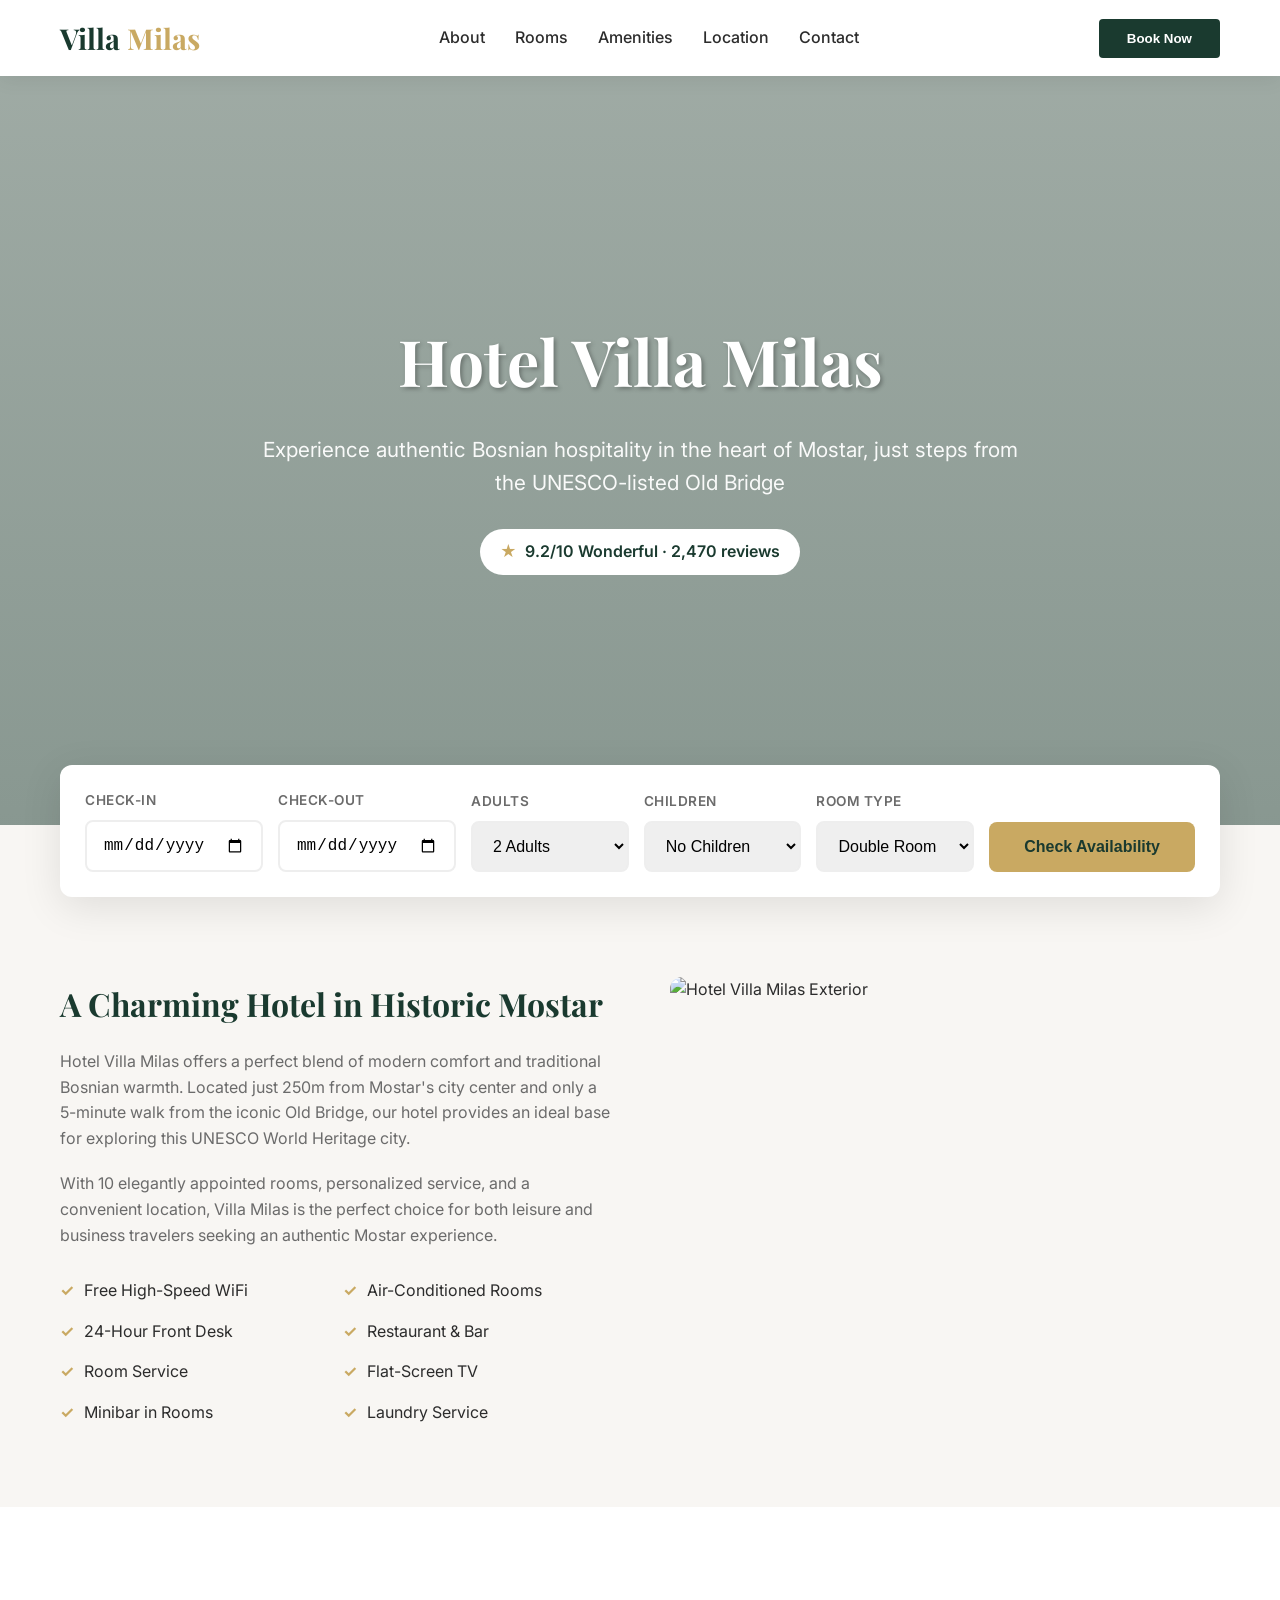
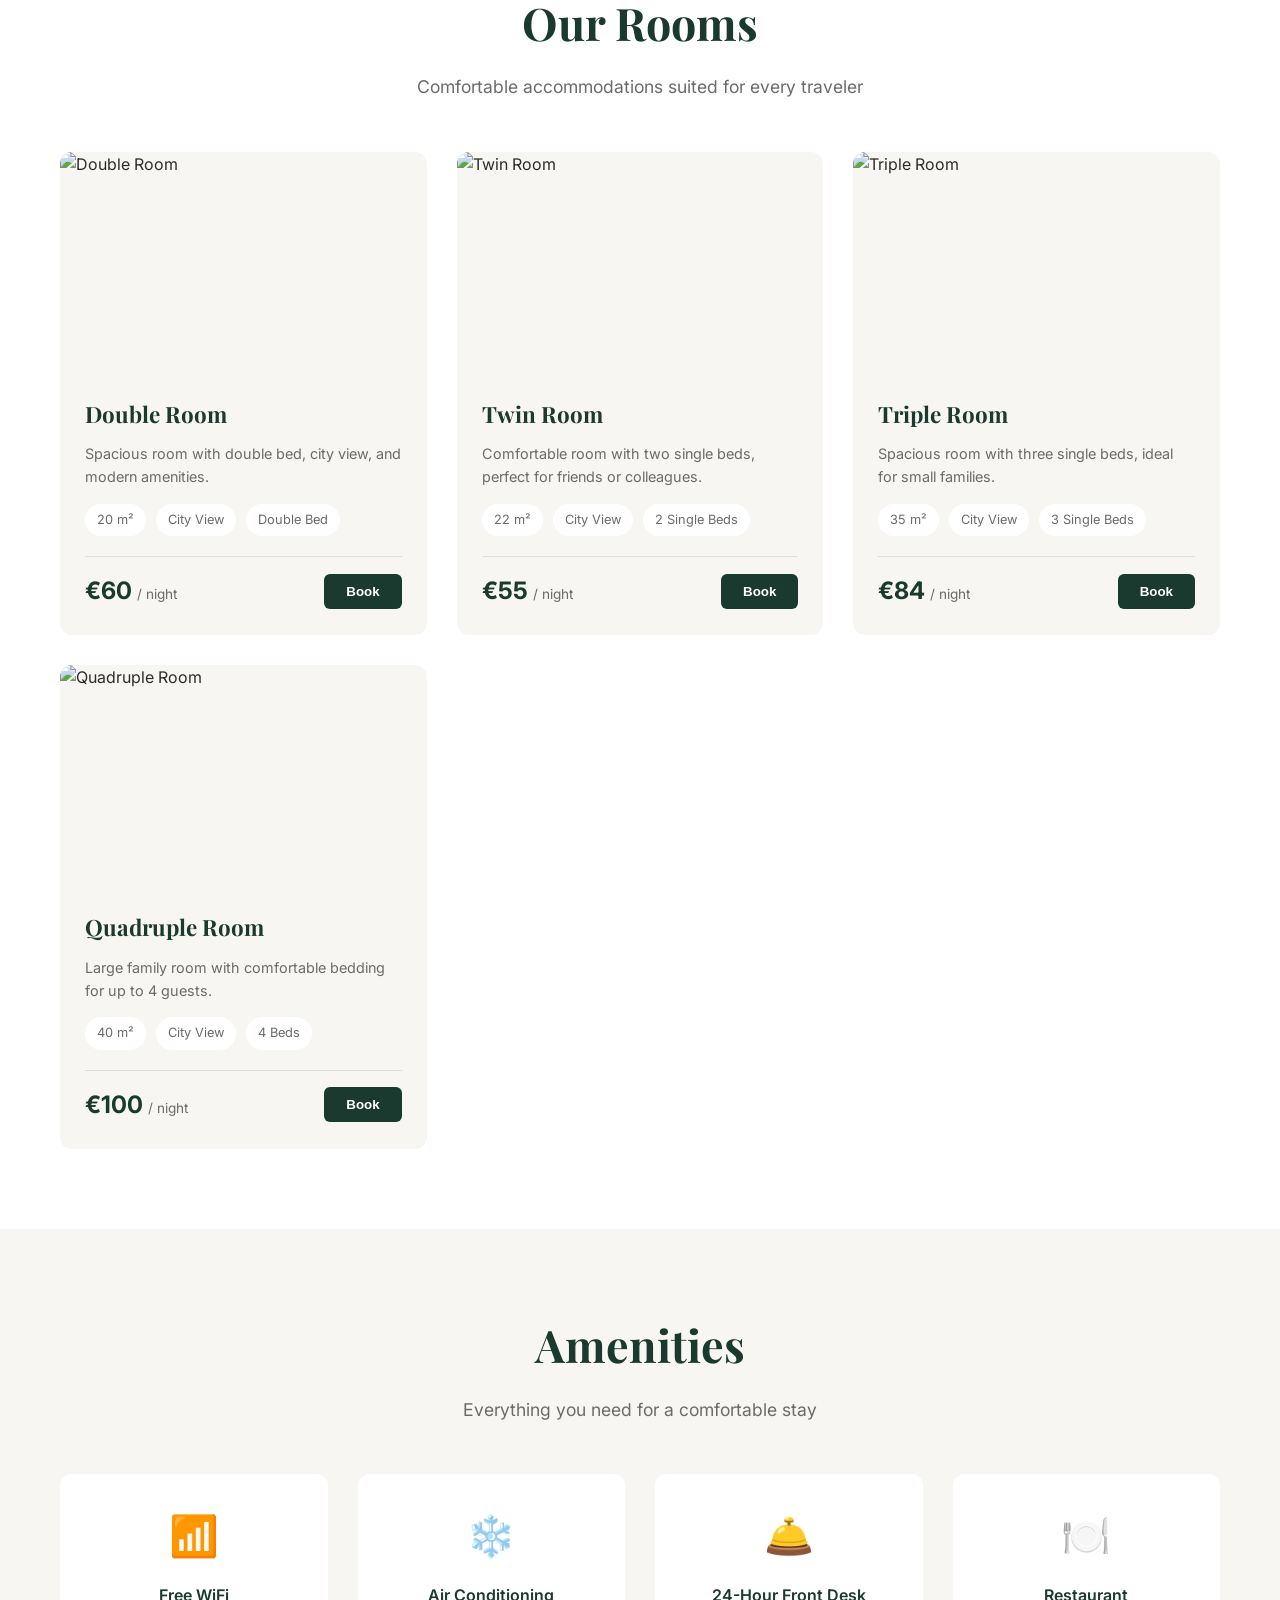
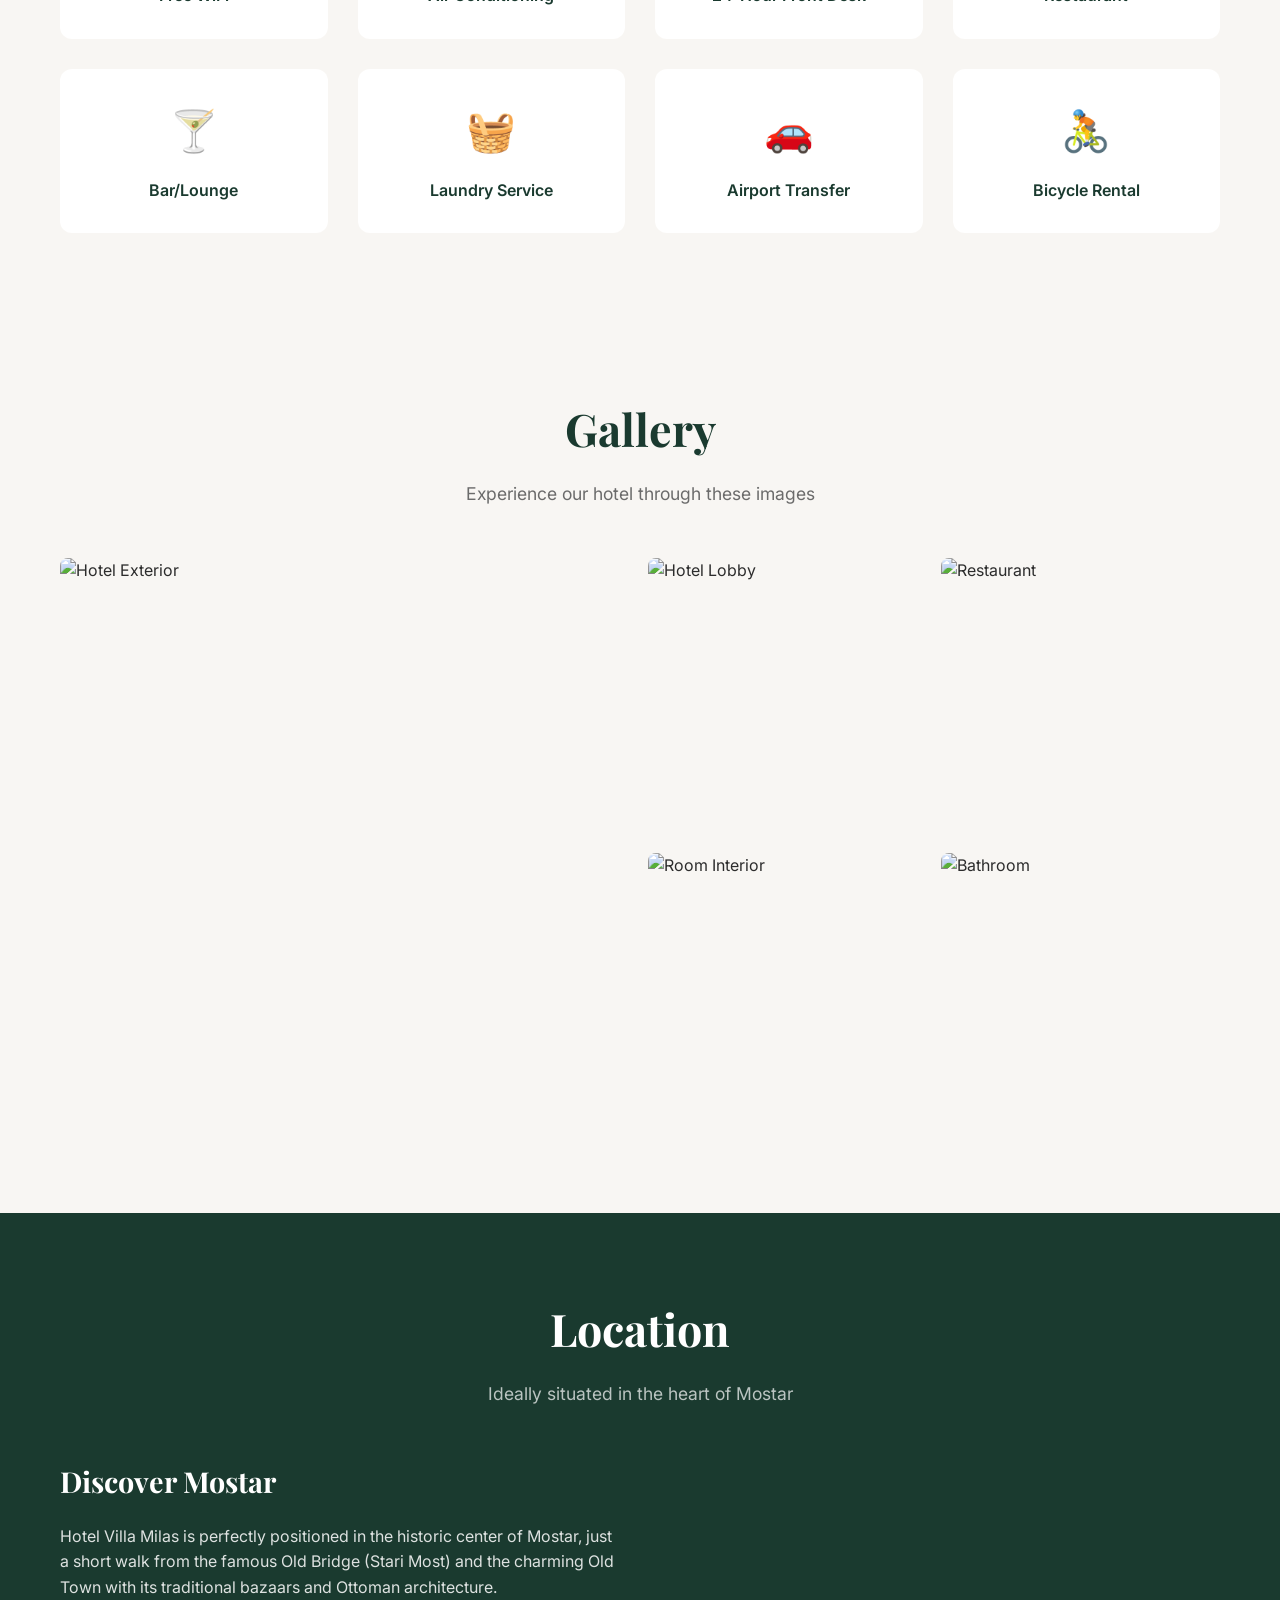
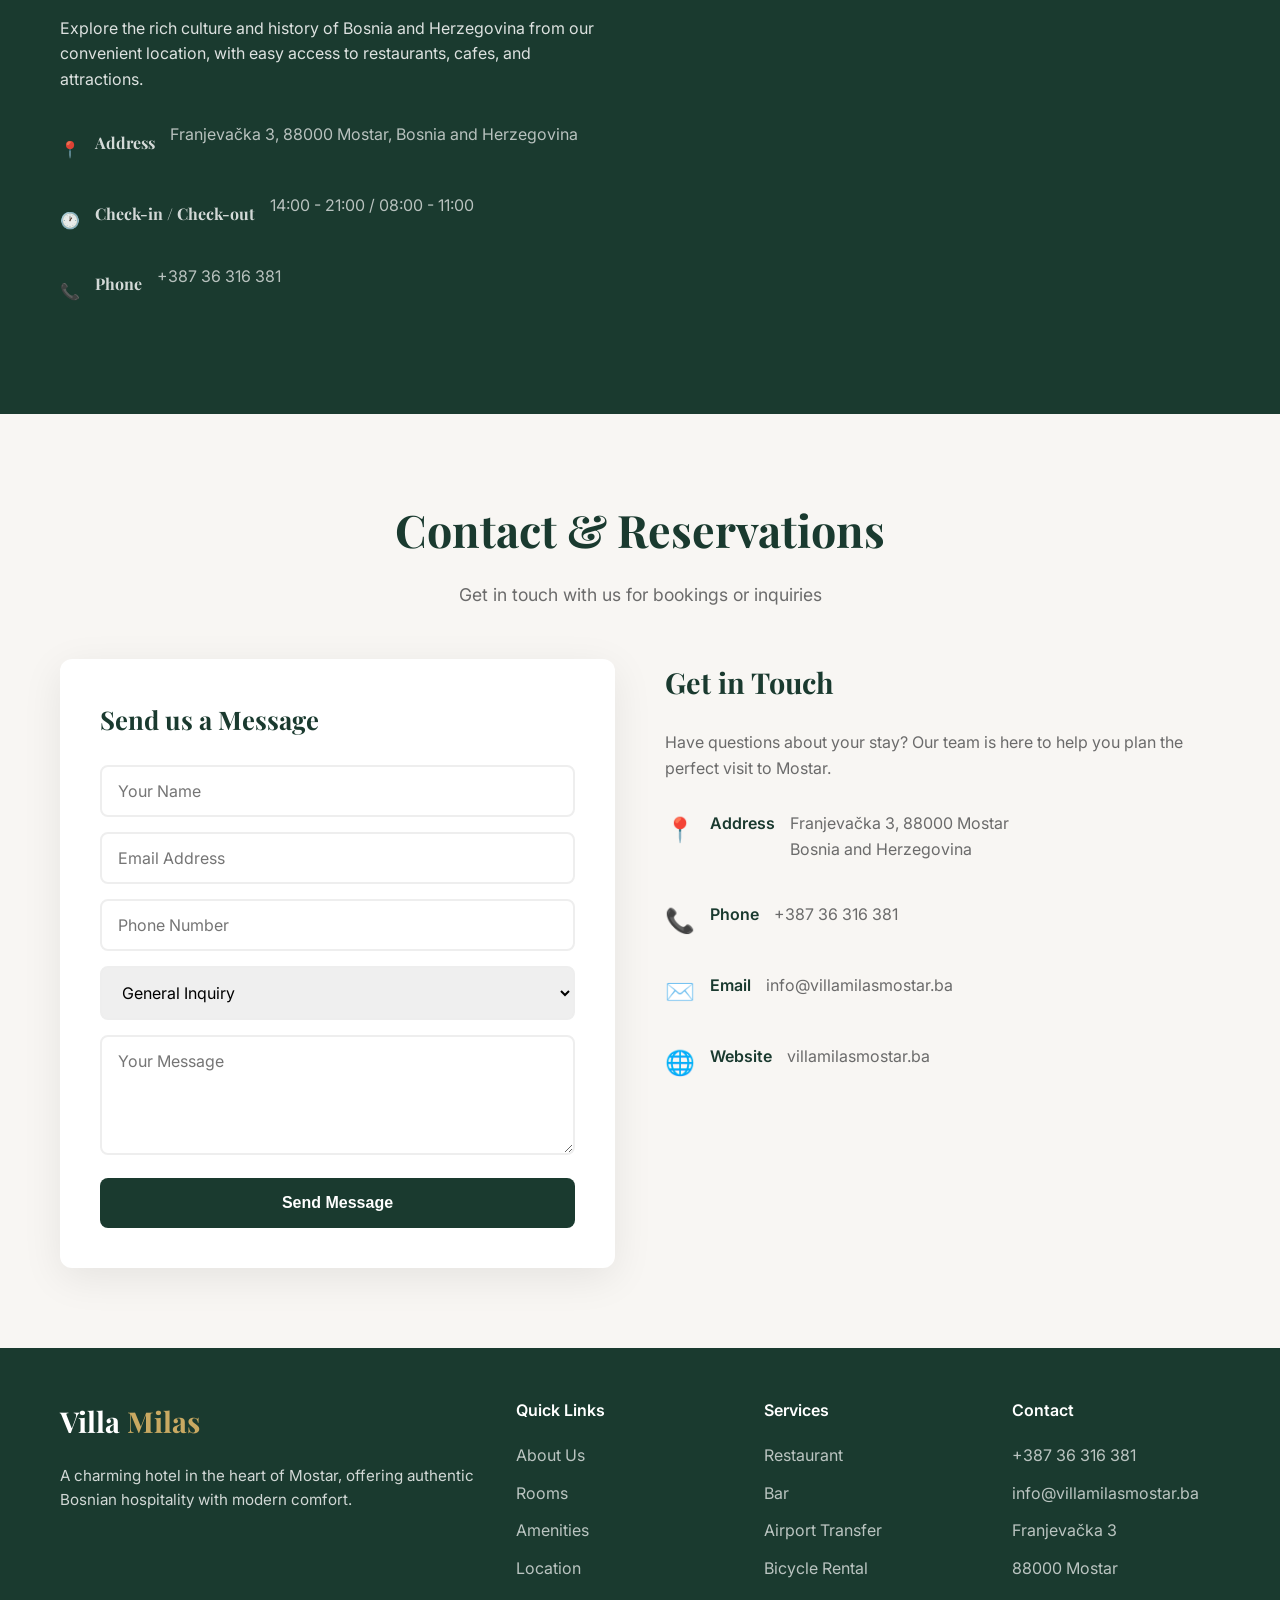
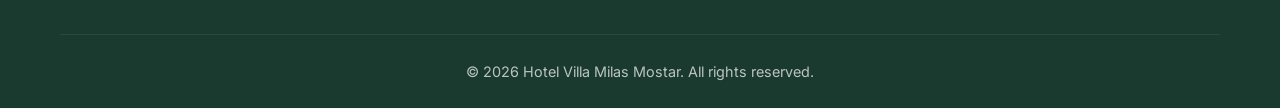
==== index.html @ 5daaa6c7 "Rename villa-milas.html to index.html" ====
<!DOCTYPE html>
<html lang="en">
<head>
    <meta charset="UTF-8">
    <meta name="viewport" content="width=device-width, initial-scale=1.0">
    <title>Hotel Villa Milas Mostar | Book Your Stay</title>
    <link rel="preconnect" href="https://fonts.googleapis.com">
    <link rel="preconnect" href="https://fonts.gstatic.com" crossorigin>
    <link href="https://fonts.googleapis.com/css2?family=Playfair+Display:wght@400;600;700&family=Inter:wght@300;400;500;600&display=swap" rel="stylesheet">
    <style>
        :root {
            --primary: #1a3a2f;
            --accent: #c9a962;
            --light: #f8f6f3;
            --dark: #2c2c2c;
            --white: #ffffff;
            --gray: #6b6b6b;
        }

        * {
            margin: 0;
            padding: 0;
            box-sizing: border-box;
        }

        body {
            font-family: 'Inter', sans-serif;
            color: var(--dark);
            line-height: 1.6;
            background: var(--light);
        }

        h1, h2, h3, h4 {
            font-family: 'Playfair Display', serif;
        }

        .container {
            max-width: 1200px;
            margin: 0 auto;
            padding: 0 20px;
        }

        /* Header */
        header {
            background: var(--white);
            box-shadow: 0 2px 20px rgba(0,0,0,0.08);
            position: fixed;
            width: 100%;
            top: 0;
            z-index: 1000;
        }

        .header-content {
            display: flex;
            justify-content: space-between;
            align-items: center;
            padding: 15px 0;
        }

        .logo {
            font-family: 'Playfair Display', serif;
            font-size: 1.8rem;
            font-weight: 700;
            color: var(--primary);
            text-decoration: none;
        }

        .logo span {
            color: var(--accent);
        }

        nav ul {
            display: flex;
            list-style: none;
            gap: 30px;
        }

        nav a {
            text-decoration: none;
            color: var(--dark);
            font-weight: 500;
            transition: color 0.3s;
        }

        nav a:hover {
            color: var(--accent);
        }

        .book-btn {
            background: var(--primary);
            color: var(--white);
            padding: 12px 28px;
            border: none;
            border-radius: 4px;
            font-weight: 600;
            cursor: pointer;
            transition: background 0.3s;
        }

        .book-btn:hover {
            background: #0f2920;
        }

        /* Hero */
        .hero {
            height: 85vh;
            background: linear-gradient(rgba(26, 58, 47, 0.4), rgba(26, 58, 47, 0.5)),
                        url('https://images.unsplash.com/photo-1566073771259-6a8506099945?w=1920&q=80') center/cover;
            display: flex;
            align-items: center;
            justify-content: center;
            text-align: center;
            margin-top: 60px;
        }

        .hero-content {
            color: var(--white);
            max-width: 800px;
            padding: 20px;
        }

        .hero h1 {
            font-size: 4rem;
            margin-bottom: 20px;
            text-shadow: 2px 2px 4px rgba(0,0,0,0.3);
        }

        .hero p {
            font-size: 1.3rem;
            margin-bottom: 30px;
            opacity: 0.95;
        }

        .rating-badge {
            display: inline-flex;
            align-items: center;
            gap: 8px;
            background: var(--white);
            color: var(--primary);
            padding: 10px 20px;
            border-radius: 30px;
            font-weight: 600;
        }

        .rating-badge span {
            color: var(--accent);
        }

        /* Booking Bar */
        .booking-bar {
            background: var(--white);
            padding: 25px;
            border-radius: 12px;
            box-shadow: 0 10px 40px rgba(0,0,0,0.1);
            margin-top: -60px;
            position: relative;
            z-index: 10;
        }

        .booking-form {
            display: grid;
            grid-template-columns: repeat(5, 1fr) auto;
            gap: 15px;
            align-items: end;
        }

        .form-group label {
            display: block;
            font-size: 0.85rem;
            font-weight: 600;
            color: var(--gray);
            margin-bottom: 8px;
            text-transform: uppercase;
            letter-spacing: 0.5px;
        }

        .form-group input, .form-group select {
            width: 100%;
            padding: 14px 16px;
            border: 2px solid #eee;
            border-radius: 8px;
            font-size: 1rem;
            transition: border-color 0.3s;
        }

        .form-group input:focus, .form-group select:focus {
            outline: none;
            border-color: var(--accent);
        }

        .booking-form button {
            background: var(--accent);
            color: var(--primary);
            padding: 16px 35px;
            border: none;
            border-radius: 8px;
            font-size: 1rem;
            font-weight: 600;
            cursor: pointer;
            transition: all 0.3s;
        }

        .booking-form button:hover {
            background: #b8943f;
            transform: translateY(-2px);
        }

        /* Sections */
        section {
            padding: 80px 0;
        }

        .section-title {
            text-align: center;
            margin-bottom: 50px;
        }

        .section-title h2 {
            font-size: 2.8rem;
            color: var(--primary);
            margin-bottom: 15px;
        }

        .section-title p {
            color: var(--gray);
            font-size: 1.1rem;
        }

        /* About */
        .about-grid {
            display: grid;
            grid-template-columns: 1fr 1fr;
            gap: 60px;
            align-items: center;
        }

        .about-content h3 {
            font-size: 2rem;
            color: var(--primary);
            margin-bottom: 20px;
        }

        .about-content p {
            color: var(--gray);
            margin-bottom: 20px;
        }

        .features-list {
            list-style: none;
            display: grid;
            grid-template-columns: 1fr 1fr;
            gap: 15px;
            margin-top: 30px;
        }

        .features-list li {
            display: flex;
            align-items: center;
            gap: 10px;
        }

        .features-list li::before {
            content: "✓";
            color: var(--accent);
            font-weight: bold;
        }

        .about-image {
            border-radius: 12px;
            overflow: hidden;
            height: 450px;
        }

        .about-image img {
            width: 100%;
            height: 100%;
            object-fit: cover;
        }

        /* Rooms */
        .rooms-section {
            background: var(--white);
        }

        .rooms-grid {
            display: grid;
            grid-template-columns: repeat(3, 1fr);
            gap: 30px;
        }

        .room-card {
            background: var(--light);
            border-radius: 12px;
            overflow: hidden;
            transition: transform 0.3s, box-shadow 0.3s;
        }

        .room-card:hover {
            transform: translateY(-8px);
            box-shadow: 0 20px 40px rgba(0,0,0,0.12);
        }

        .room-image {
            height: 220px;
            overflow: hidden;
        }

        .room-image img {
            width: 100%;
            height: 100%;
            object-fit: cover;
            transition: transform 0.5s;
        }

        .room-card:hover .room-image img {
            transform: scale(1.1);
        }

        .room-info {
            padding: 25px;
        }

        .room-info h3 {
            font-size: 1.4rem;
            color: var(--primary);
            margin-bottom: 10px;
        }

        .room-info p {
            color: var(--gray);
            font-size: 0.9rem;
            margin-bottom: 15px;
        }

        .room-features {
            display: flex;
            flex-wrap: wrap;
            gap: 10px;
            margin-bottom: 20px;
        }

        .room-feature {
            background: var(--white);
            padding: 6px 12px;
            border-radius: 20px;
            font-size: 0.8rem;
            color: var(--gray);
        }

        .room-price {
            display: flex;
            justify-content: space-between;
            align-items: center;
            padding-top: 15px;
            border-top: 1px solid #ddd;
        }

        .price {
            font-size: 1.5rem;
            font-weight: 700;
            color: var(--primary);
        }

        .price span {
            font-size: 0.85rem;
            color: var(--gray);
            font-weight: 400;
        }

        .room-btn {
            background: var(--primary);
            color: var(--white);
            padding: 10px 22px;
            border: none;
            border-radius: 6px;
            font-weight: 600;
            cursor: pointer;
            transition: background 0.3s;
        }

        .room-btn:hover {
            background: #0f2920;
        }

        /* Amenities */
        .amenities-grid {
            display: grid;
            grid-template-columns: repeat(4, 1fr);
            gap: 30px;
        }

        .amenity-item {
            text-align: center;
            padding: 30px 20px;
            background: var(--white);
            border-radius: 12px;
            transition: transform 0.3s;
        }

        .amenity-item:hover {
            transform: translateY(-5px);
        }

        .amenity-icon {
            font-size: 2.5rem;
            margin-bottom: 15px;
        }

        .amenity-item h4 {
            color: var(--primary);
            font-family: 'Inter', sans-serif;
            font-size: 1rem;
            font-weight: 600;
        }

        /* Gallery */
        .gallery-grid {
            display: grid;
            grid-template-columns: repeat(4, 1fr);
            gap: 15px;
        }

        .gallery-item {
            height: 280px;
            border-radius: 8px;
            overflow: hidden;
        }

        .gallery-item:first-child {
            grid-column: span 2;
            grid-row: span 2;
            height: 575px;
        }

        .gallery-item img {
            width: 100%;
            height: 100%;
            object-fit: cover;
            transition: transform 0.5s;
        }

        .gallery-item:hover img {
            transform: scale(1.1);
        }

        /* Location */
        .location-section {
            background: var(--primary);
            color: var(--white);
        }

        .location-section .section-title h2 {
            color: var(--white);
        }

        .location-section .section-title p {
            color: rgba(255,255,255,0.7);
        }

        .location-content {
            display: grid;
            grid-template-columns: 1fr 1fr;
            gap: 50px;
            align-items: center;
        }

        .location-info h3 {
            font-size: 1.8rem;
            margin-bottom: 20px;
        }

        .location-info p {
            opacity: 0.85;
            margin-bottom: 15px;
        }

        .location-details {
            margin-top: 30px;
        }

        .location-details div {
            display: flex;
            align-items: center;
            gap: 15px;
            margin-bottom: 15px;
            opacity: 0.9;
        }

        .map-container {
            height: 400px;
            border-radius: 12px;
            overflow: hidden;
        }

        .map-container iframe {
            width: 100%;
            height: 100%;
            border: none;
        }

        /* Contact */
        .contact-grid {
            display: grid;
            grid-template-columns: 1fr 1fr;
            gap: 50px;
        }

        .contact-form {
            background: var(--white);
            padding: 40px;
            border-radius: 12px;
            box-shadow: 0 10px 40px rgba(0,0,0,0.08);
        }

        .contact-form h3 {
            font-size: 1.6rem;
            color: var(--primary);
            margin-bottom: 25px;
        }

        .contact-form input,
        .contact-form textarea,
        .contact-form select {
            width: 100%;
            padding: 14px 16px;
            border: 2px solid #eee;
            border-radius: 8px;
            font-size: 1rem;
            margin-bottom: 15px;
            font-family: 'Inter', sans-serif;
        }

        .contact-form textarea {
            resize: vertical;
            min-height: 120px;
        }

        .contact-form button {
            background: var(--primary);
            color: var(--white);
            padding: 16px 35px;
            border: none;
            border-radius: 8px;
            font-size: 1rem;
            font-weight: 600;
            cursor: pointer;
            width: 100%;
            transition: background 0.3s;
        }

        .contact-form button:hover {
            background: #0f2920;
        }

        .contact-info h3 {
            font-size: 1.8rem;
            color: var(--primary);
            margin-bottom: 25px;
        }

        .contact-info p {
            color: var(--gray);
            margin-bottom: 30px;
        }

        .contact-details div {
            display: flex;
            align-items: flex-start;
            gap: 15px;
            margin-bottom: 20px;
        }

        .contact-details span {
            font-size: 1.5rem;
        }

        .contact-details h4 {
            color: var(--primary);
            font-family: 'Inter', sans-serif;
            font-size: 1rem;
            font-weight: 600;
            margin-bottom: 5px;
        }

        .contact-details p {
            color: var(--gray);
            margin: 0;
        }

        /* Footer */
        footer {
            background: var(--primary);
            color: var(--white);
            padding: 50px 0 25px;
        }

        .footer-grid {
            display: grid;
            grid-template-columns: 2fr 1fr 1fr 1fr;
            gap: 40px;
            margin-bottom: 40px;
        }

        .footer-brand .logo {
            color: var(--white);
            display: block;
            margin-bottom: 20px;
        }

        .footer-brand p {
            opacity: 0.8;
            font-size: 0.95rem;
        }

        .footer-column h4 {
            font-family: 'Inter', sans-serif;
            font-size: 1rem;
            font-weight: 600;
            margin-bottom: 20px;
        }

        .footer-column ul {
            list-style: none;
        }

        .footer-column li {
            margin-bottom: 12px;
        }

        .footer-column a {
            color: rgba(255,255,255,0.7);
            text-decoration: none;
            transition: color 0.3s;
        }

        .footer-column a:hover {
            color: var(--accent);
        }

        .footer-bottom {
            text-align: center;
            padding-top: 25px;
            border-top: 1px solid rgba(255,255,255,0.1);
            opacity: 0.7;
            font-size: 0.9rem;
        }

        /* Modal */
        .modal {
            display: none;
            position: fixed;
            top: 0;
            left: 0;
            width: 100%;
            height: 100%;
            background: rgba(0,0,0,0.7);
            z-index: 2000;
            align-items: center;
            justify-content: center;
        }

        .modal.active {
            display: flex;
        }

        .modal-content {
            background: var(--white);
            padding: 40px;
            border-radius: 16px;
            max-width: 500px;
            width: 90%;
            position: relative;
            animation: slideUp 0.3s ease;
        }

        @keyframes slideUp {
            from { transform: translateY(30px); opacity: 0; }
            to { transform: translateY(0); opacity: 1; }
        }

        .modal-close {
            position: absolute;
            top: 20px;
            right: 20px;
            background: none;
            border: none;
            font-size: 1.5rem;
            cursor: pointer;
            color: var(--gray);
        }

        .modal h3 {
            font-size: 1.5rem;
            color: var(--primary);
            margin-bottom: 10px;
        }

        .modal p {
            color: var(--gray);
            margin-bottom: 25px;
        }

        .booking-summary {
            background: var(--light);
            padding: 20px;
            border-radius: 8px;
            margin-bottom: 25px;
        }

        .booking-summary div {
            display: flex;
            justify-content: space-between;
            margin-bottom: 10px;
        }

        .booking-summary .total {
            border-top: 1px solid #ddd;
            padding-top: 10px;
            margin-top: 10px;
            font-weight: 600;
            font-size: 1.2rem;
            color: var(--primary);
        }

        /* Responsive */
        @media (max-width: 1024px) {
            .booking-form {
                grid-template-columns: repeat(3, 1fr);
            }

            .rooms-grid {
                grid-template-columns: repeat(2, 1fr);
            }

            .amenities-grid {
                grid-template-columns: repeat(2, 1fr);
            }

            .gallery-grid {
                grid-template-columns: repeat(2, 1fr);
            }

            .gallery-item:first-child {
                grid-column: span 2;
                grid-row: span 1;
                height: 300px;
            }

            .footer-grid {
                grid-template-columns: repeat(2, 1fr);
            }
        }

        @media (max-width: 768px) {
            .hero h1 {
                font-size: 2.5rem;
            }

            .header-content {
                flex-wrap: wrap;
            }

            nav {
                display: none;
            }

            .booking-form {
                grid-template-columns: 1fr;
            }

            .about-grid,
            .location-content,
            .contact-grid {
                grid-template-columns: 1fr;
            }

            .rooms-grid {
                grid-template-columns: 1fr;
            }

            .features-list {
                grid-template-columns: 1fr;
            }

            .gallery-grid {
                grid-template-columns: 1fr;
            }

            .gallery-item:first-child {
                grid-column: span 1;
            }

            .amenities-grid {
                grid-template-columns: 1fr 1fr;
            }
        }
    </style>
</head>
<body>
    <header>
        <div class="container">
            <div class="header-content">
                <a href="#" class="logo">Villa <span>Milas</span></a>
                <nav>
                    <ul>
                        <li><a href="#about">About</a></li>
                        <li><a href="#rooms">Rooms</a></li>
                        <li><a href="#amenities">Amenities</a></li>
                        <li><a href="#location">Location</a></li>
                        <li><a href="#contact">Contact</a></li>
                    </ul>
                </nav>
                <button class="book-btn" onclick="scrollToBooking()">Book Now</button>
            </div>
        </div>
    </header>

    <section class="hero">
        <div class="hero-content">
            <h1>Hotel Villa Milas</h1>
            <p>Experience authentic Bosnian hospitality in the heart of Mostar, just steps from the UNESCO-listed Old Bridge</p>
            <div class="rating-badge">
                <span>★</span> 9.2/10 Wonderful · 2,470 reviews
            </div>
        </div>
    </section>

    <div class="container">
        <div class="booking-bar" id="booking">
            <form class="booking-form" id="bookingForm">
                <div class="form-group">
                    <label>Check-in</label>
                    <input type="date" id="checkin" required>
                </div>
                <div class="form-group">
                    <label>Check-out</label>
                    <input type="date" id="checkout" required>
                </div>
                <div class="form-group">
                    <label>Adults</label>
                    <select id="adults">
                        <option value="1">1 Adult</option>
                        <option value="2" selected>2 Adults</option>
                        <option value="3">3 Adults</option>
                        <option value="4">4 Adults</option>
                    </select>
                </div>
                <div class="form-group">
                    <label>Children</label>
                    <select id="children">
                        <option value="0" selected>No Children</option>
                        <option value="1">1 Child</option>
                        <option value="2">2 Children</option>
                        <option value="3">3 Children</option>
                    </select>
                </div>
                <div class="form-group">
                    <label>Room Type</label>
                    <select id="roomType">
                        <option value="double">Double Room</option>
                        <option value="twin">Twin Room</option>
                        <option value="triple">Triple Room</option>
                        <option value="quadruple">Quadruple Room</option>
                    </select>
                </div>
                <button type="submit">Check Availability</button>
            </form>
        </div>
    </div>

    <section id="about">
        <div class="container">
            <div class="about-grid">
                <div class="about-content">
                    <h3>A Charming Hotel in Historic Mostar</h3>
                    <p>Hotel Villa Milas offers a perfect blend of modern comfort and traditional Bosnian warmth. Located just 250m from Mostar's city center and only a 5-minute walk from the iconic Old Bridge, our hotel provides an ideal base for exploring this UNESCO World Heritage city.</p>
                    <p>With 10 elegantly appointed rooms, personalized service, and a convenient location, Villa Milas is the perfect choice for both leisure and business travelers seeking an authentic Mostar experience.</p>
                    <ul class="features-list">
                        <li>Free High-Speed WiFi</li>
                        <li>Air-Conditioned Rooms</li>
                        <li>24-Hour Front Desk</li>
                        <li>Restaurant & Bar</li>
                        <li>Room Service</li>
                        <li>Flat-Screen TV</li>
                        <li>Minibar in Rooms</li>
                        <li>Laundry Service</li>
                    </ul>
                </div>
                <div class="about-image">
                    <img src="https://images.unsplash.com/photo-1582719508461-905c673771fd?w=800&q=80" alt="Hotel Villa Milas Exterior">
                </div>
            </div>
        </div>
    </section>

    <section id="rooms" class="rooms-section">
        <div class="container">
            <div class="section-title">
                <h2>Our Rooms</h2>
                <p>Comfortable accommodations suited for every traveler</p>
            </div>
            <div class="rooms-grid">
                <div class="room-card">
                    <div class="room-image">
                        <img src="https://images.unsplash.com/photo-1631049307264-da0ec9d70304?w=600&q=80" alt="Double Room">
                    </div>
                    <div class="room-info">
                        <h3>Double Room</h3>
                        <p>Spacious room with double bed, city view, and modern amenities.</p>
                        <div class="room-features">
                            <span class="room-feature">20 m²</span>
                            <span class="room-feature">City View</span>
                            <span class="room-feature">Double Bed</span>
                        </div>
                        <div class="room-price">
                            <div class="price">€60 <span>/ night</span></div>
                            <button class="room-btn" onclick="bookRoom('Double Room', 60)">Book</button>
                        </div>
                    </div>
                </div>
                <div class="room-card">
                    <div class="room-image">
                        <img src="https://images.unsplash.com/photo-1590490360182-c33d57733427?w=600&q=80" alt="Twin Room">
                    </div>
                    <div class="room-info">
                        <h3>Twin Room</h3>
                        <p>Comfortable room with two single beds, perfect for friends or colleagues.</p>
                        <div class="room-features">
                            <span class="room-feature">22 m²</span>
                            <span class="room-feature">City View</span>
                            <span class="room-feature">2 Single Beds</span>
                        </div>
                        <div class="room-price">
                            <div class="price">€55 <span>/ night</span></div>
                            <button class="room-btn" onclick="bookRoom('Twin Room', 55)">Book</button>
                        </div>
                    </div>
                </div>
                <div class="room-card">
                    <div class="room-image">
                        <img src="https://images.unsplash.com/photo-1611892440504-42a792e24d32?w=600&q=80" alt="Triple Room">
                    </div>
                    <div class="room-info">
                        <h3>Triple Room</h3>
                        <p>Spacious room with three single beds, ideal for small families.</p>
                        <div class="room-features">
                            <span class="room-feature">35 m²</span>
                            <span class="room-feature">City View</span>
                            <span class="room-feature">3 Single Beds</span>
                        </div>
                        <div class="room-price">
                            <div class="price">€84 <span>/ night</span></div>
                            <button class="room-btn" onclick="bookRoom('Triple Room', 84)">Book</button>
                        </div>
                    </div>
                </div>
                <div class="room-card">
                    <div class="room-image">
                        <img src="https://images.unsplash.com/photo-1596394516093-501ba68a0ba6?w=600&q=80" alt="Quadruple Room">
                    </div>
                    <div class="room-info">
                        <h3>Quadruple Room</h3>
                        <p>Large family room with comfortable bedding for up to 4 guests.</p>
                        <div class="room-features">
                            <span class="room-feature">40 m²</span>
                            <span class="room-feature">City View</span>
                            <span class="room-feature">4 Beds</span>
                        </div>
                        <div class="room-price">
                            <div class="price">€100 <span>/ night</span></div>
                            <button class="room-btn" onclick="bookRoom('Quadruple Room', 100)">Book</button>
                        </div>
                    </div>
                </div>
            </div>
        </div>
    </section>

    <section id="amenities">
        <div class="container">
            <div class="section-title">
                <h2>Amenities</h2>
                <p>Everything you need for a comfortable stay</p>
            </div>
            <div class="amenities-grid">
                <div class="amenity-item">
                    <div class="amenity-icon">📶</div>
                    <h4>Free WiFi</h4>
                </div>
                <div class="amenity-item">
                    <div class="amenity-icon">❄️</div>
                    <h4>Air Conditioning</h4>
                </div>
                <div class="amenity-item">
                    <div class="amenity-icon">🛎️</div>
                    <h4>24-Hour Front Desk</h4>
                </div>
                <div class="amenity-item">
                    <div class="amenity-icon">🍽️</div>
                    <h4>Restaurant</h4>
                </div>
                <div class="amenity-item">
                    <div class="amenity-icon">🍸</div>
                    <h4>Bar/Lounge</h4>
                </div>
                <div class="amenity-item">
                    <div class="amenity-icon">🧺</div>
                    <h4>Laundry Service</h4>
                </div>
                <div class="amenity-item">
                    <div class="amenity-icon">🚗</div>
                    <h4>Airport Transfer</h4>
                </div>
                <div class="amenity-item">
                    <div class="amenity-icon">🚴</div>
                    <h4>Bicycle Rental</h4>
                </div>
            </div>
        </div>
    </section>

    <section id="gallery">
        <div class="container">
            <div class="section-title">
                <h2>Gallery</h2>
                <p>Experience our hotel through these images</p>
            </div>
            <div class="gallery-grid">
                <div class="gallery-item">
                    <img src="https://images.unsplash.com/photo-1566073771259-6a8506099945?w=800&q=80" alt="Hotel Exterior">
                </div>
                <div class="gallery-item">
                    <img src="https://images.unsplash.com/photo-1551882547-ff40c63fe5fa?w=600&q=80" alt="Hotel Lobby">
                </div>
                <div class="gallery-item">
                    <img src="https://images.unsplash.com/photo-1414235077428-338989a2e8c0?w=600&q=80" alt="Restaurant">
                </div>
                <div class="gallery-item">
                    <img src="https://images.unsplash.com/photo-1520250497591-112f2f40a3f4?w=600&q=80" alt="Room Interior">
                </div>
                <div class="gallery-item">
                    <img src="https://images.unsplash.com/photo-1584132967334-10e028bd69f7?w=600&q=80" alt="Bathroom">
                </div>
            </div>
        </div>
    </section>

    <section id="location" class="location-section">
        <div class="container">
            <div class="section-title">
                <h2>Location</h2>
                <p>Ideally situated in the heart of Mostar</p>
            </div>
            <div class="location-content">
                <div class="location-info">
                    <h3>Discover Mostar</h3>
                    <p>Hotel Villa Milas is perfectly positioned in the historic center of Mostar, just a short walk from the famous Old Bridge (Stari Most) and the charming Old Town with its traditional bazaars and Ottoman architecture.</p>
                    <p>Explore the rich culture and history of Bosnia and Herzegovina from our convenient location, with easy access to restaurants, cafes, and attractions.</p>
                    <div class="location-details">
                        <div>
                            <span>📍</span>
                            <div>
                                <h4>Address</h4>
                                <p>Franjevačka 3, 88000 Mostar, Bosnia and Herzegovina</p>
                            </div>
                        </div>
                        <div>
                            <span>🕐</span>
                            <div>
                                <h4>Check-in / Check-out</h4>
                                <p>14:00 - 21:00 / 08:00 - 11:00</p>
                            </div>
                        </div>
                        <div>
                            <span>📞</span>
                            <div>
                                <h4>Phone</h4>
                                <p>+387 36 316 381</p>
                            </div>
                        </div>
                    </div>
                </div>
                <div class="map-container">
                    <iframe src="https://www.google.com/maps/embed?pb=!1m18!1m12!1m3!1d2876.852480604854!2d17.8081!3d43.3433!2m3!1f0!2f0!3f0!3m2!1i1024!2i768!4f13.1!3m3!1m2!1s0x0%3A0x0!2zNDPCsDIwJzM5LjIiTiAxN8KwNDgnNDAuNCJX!5e0!3m2!1sen!2s!4v1234567890" allowfullscreen="" loading="lazy"></iframe>
                </div>
            </div>
        </div>
    </section>

    <section id="contact">
        <div class="container">
            <div class="section-title">
                <h2>Contact & Reservations</h2>
                <p>Get in touch with us for bookings or inquiries</p>
            </div>
            <div class="contact-grid">
                <div class="contact-form">
                    <h3>Send us a Message</h3>
                    <form id="contactForm">
                        <input type="text" placeholder="Your Name" required>
                        <input type="email" placeholder="Email Address" required>
                        <input type="tel" placeholder="Phone Number">
                        <select>
                            <option>General Inquiry</option>
                            <option>Reservation Request</option>
                            <option>Group Booking</option>
                        </select>
                        <textarea placeholder="Your Message"></textarea>
                        <button type="submit">Send Message</button>
                    </form>
                </div>
                <div class="contact-info">
                    <h3>Get in Touch</h3>
                    <p>Have questions about your stay? Our team is here to help you plan the perfect visit to Mostar.</p>
                    <div class="contact-details">
                        <div>
                            <span>📍</span>
                            <div>
                                <h4>Address</h4>
                                <p>Franjevačka 3, 88000 Mostar<br>Bosnia and Herzegovina</p>
                            </div>
                        </div>
                        <div>
                            <span>📞</span>
                            <div>
                                <h4>Phone</h4>
                                <p>+387 36 316 381</p>
                            </div>
                        </div>
                        <div>
                            <span>✉️</span>
                            <div>
                                <h4>Email</h4>
                                <p>info@villamilasmostar.ba</p>
                            </div>
                        </div>
                        <div>
                            <span>🌐</span>
                            <div>
                                <h4>Website</h4>
                                <p>villamilasmostar.ba</p>
                            </div>
                        </div>
                    </div>
                </div>
            </div>
        </div>
    </section>

    <footer>
        <div class="container">
            <div class="footer-grid">
                <div class="footer-brand">
                    <a href="#" class="logo">Villa <span>Milas</span></a>
                    <p>A charming hotel in the heart of Mostar, offering authentic Bosnian hospitality with modern comfort.</p>
                </div>
                <div class="footer-column">
                    <h4>Quick Links</h4>
                    <ul>
                        <li><a href="#about">About Us</a></li>
                        <li><a href="#rooms">Rooms</a></li>
                        <li><a href="#amenities">Amenities</a></li>
                        <li><a href="#location">Location</a></li>
                    </ul>
                </div>
                <div class="footer-column">
                    <h4>Services</h4>
                    <ul>
                        <li><a href="#">Restaurant</a></li>
                        <li><a href="#">Bar</a></li>
                        <li><a href="#">Airport Transfer</a></li>
                        <li><a href="#">Bicycle Rental</a></li>
                    </ul>
                </div>
                <div class="footer-column">
                    <h4>Contact</h4>
                    <ul>
                        <li><a href="tel:+38736316381">+387 36 316 381</a></li>
                        <li><a href="mailto:info@villamilasmostar.ba">info@villamilasmostar.ba</a></li>
                        <li><a href="#">Franjevačka 3</a></li>
                        <li><a href="#">88000 Mostar</a></li>
                    </ul>
                </div>
            </div>
            <div class="footer-bottom">
                <p>&copy; 2026 Hotel Villa Milas Mostar. All rights reserved.</p>
            </div>
        </div>
    </footer>

    <!-- Booking Modal -->
    <div class="modal" id="bookingModal">
        <div class="modal-content">
            <button class="modal-close" onclick="closeModal()">&times;</button>
            <h3>Confirm Your Booking</h3>
            <p id="roomTypeDisplay">Double Room</p>
            <div class="booking-summary">
                <div>
                    <span>Check-in:</span>
                    <span id="summaryCheckin">-</span>
                </div>
                <div>
                    <span>Check-out:</span>
                    <span id="summaryCheckout">-</span>
                </div>
                <div>
                    <span>Guests:</span>
                    <span id="summaryGuests">2 Adults</span>
                </div>
                <div>
                    <span>Price per night:</span>
                    <span id="summaryPrice">€60</span>
                </div>
                <div>
                    <span>Nights:</span>
                    <span id="summaryNights">1</span>
                </div>
                <div class="total">
                    <span>Total:</span>
                    <span id="summaryTotal">€60</span>
                </div>
            </div>
            <form id="bookingDetailsForm">
                <input type="text" placeholder="Full Name" required>
                <input type="email" placeholder="Email Address" required>
                <input type="tel" placeholder="Phone Number" required>
                <button type="submit">Confirm Booking</button>
            </form>
        </div>
    </div>

    <script>
        // Set minimum date to today
        const today = new Date().toISOString().split('T')[0];
        document.getElementById('checkin').setAttribute('min', today);
        document.getElementById('checkout').setAttribute('min', today);

        // Update checkout min date when checkin changes
        document.getElementById('checkin').addEventListener('change', function() {
            const checkinDate = new Date(this.value);
            checkinDate.setDate(checkinDate.getDate() + 1);
            const minCheckout = checkinDate.toISOString().split('T')[0];
            document.getElementById('checkout').setAttribute('min', minCheckout);
        });

        function scrollToBooking() {
            document.getElementById('booking').scrollIntoView({ behavior: 'smooth' });
        }

        let selectedRoom = { type: 'Double Room', price: 60 };

        function bookRoom(roomType, price) {
            selectedRoom = { type: roomType, price: price };
            const modal = document.getElementById('bookingModal');
            document.getElementById('roomTypeDisplay').textContent = roomType;
            document.getElementById('summaryPrice').textContent = '€' + price;
            
            const checkin = document.getElementById('checkin').value;
            const checkout = document.getElementById('checkout').value;
            const adults = document.getElementById('adults').value;
            const children = document.getElementById('children').value;
            
            if (checkin) document.getElementById('summaryCheckin').textContent = checkin;
            if (checkout) document.getElementById('summaryCheckout').textContent = checkout;
            
            let guestText = adults + ' Adult' + (adults > 1 ? 's' : '');
            if (children > 0) {
                guestText += ', ' + children + ' Child' + (children > 1 ? 'ren' : '');
            }
            document.getElementById('summaryGuests').textContent = guestText;
            
            calculateTotal();
            modal.classList.add('active');
        }

        function closeModal() {
            document.getElementById('bookingModal').classList.remove('active');
        }

        document.getElementById('bookingForm').addEventListener('submit', function(e) {
            e.preventDefault();
            const roomType = document.getElementById('roomType').value;
            const prices = { double: 60, twin: 55, triple: 84, quadruple: 100 };
            const roomNames = { double: 'Double Room', twin: 'Twin Room', triple: 'Triple Room', quadruple: 'Quadruple Room' };
            bookRoom(roomNames[roomType], prices[roomType]);
        });

        function calculateTotal() {
            const checkin = new Date(document.getElementById('checkin').value);
            const checkout = new Date(document.getElementById('checkout').value);
            
            if (checkin && checkout && checkout > checkin) {
                const nights = Math.ceil((checkout - checkin) / (1000 * 60 * 60 * 24));
                const total = nights * selectedRoom.price;
                
                document.getElementById('summaryNights').textContent = nights;
                document.getElementById('summaryTotal').textContent = '€' + total;
            }
        }

        document.getElementById('checkin').addEventListener('change', calculateTotal);
        document.getElementById('checkout').addEventListener('change', calculateTotal);

        document.getElementById('bookingDetailsForm').addEventListener('submit', function(e) {
            e.preventDefault();
            alert('Thank you for your booking request! We will contact you shortly to confirm your reservation.');
            closeModal();
        });

        document.getElementById('contactForm').addEventListener('submit', function(e) {
            e.preventDefault();
            alert('Thank you for your message! We will get back to you soon.');
        });

        // Close modal when clicking outside
        document.getElementById('bookingModal').addEventListener('click', function(e) {
            if (e.target === this) {
                closeModal();
            }
        });
    </script>
</body>
</html>
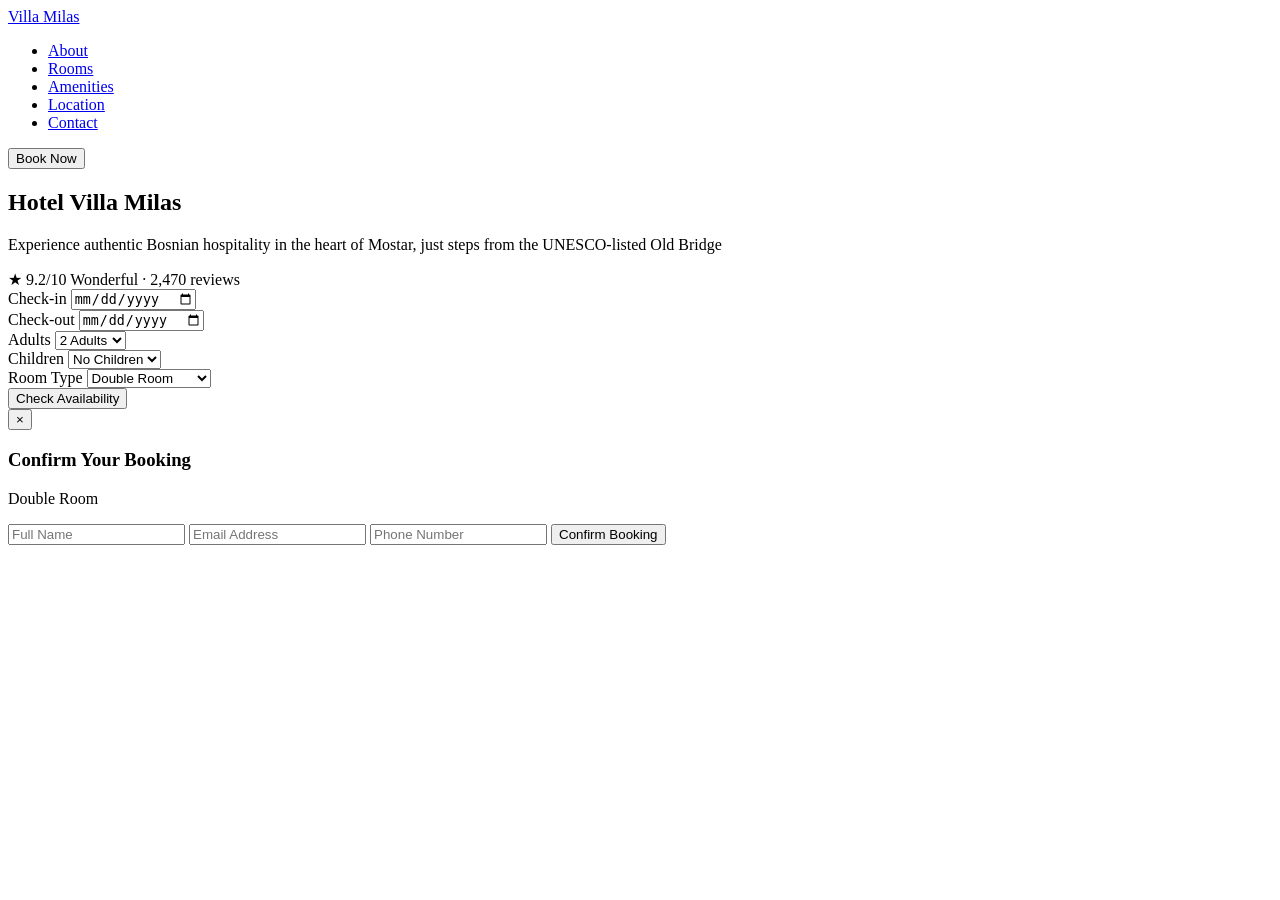
==== commit 91cfb59a: "Create index.html" ====
--- a/index.html
+++ b/index.html
@@ -4,799 +4,17 @@
     <meta charset="UTF-8">
     <meta name="viewport" content="width=device-width, initial-scale=1.0">
     <title>Hotel Villa Milas Mostar | Book Your Stay</title>
+    
+    <!-- Google Fonts -->
     <link rel="preconnect" href="https://fonts.googleapis.com">
     <link rel="preconnect" href="https://fonts.gstatic.com" crossorigin>
     <link href="https://fonts.googleapis.com/css2?family=Playfair+Display:wght@400;600;700&family=Inter:wght@300;400;500;600&display=swap" rel="stylesheet">
-    <style>
-        :root {
-            --primary: #1a3a2f;
-            --accent: #c9a962;
-            --light: #f8f6f3;
-            --dark: #2c2c2c;
-            --white: #ffffff;
-            --gray: #6b6b6b;
-        }
 
-        * {
-            margin: 0;
-            padding: 0;
-            box-sizing: border-box;
-        }
-
-        body {
-            font-family: 'Inter', sans-serif;
-            color: var(--dark);
-            line-height: 1.6;
-            background: var(--light);
-        }
-
-        h1, h2, h3, h4 {
-            font-family: 'Playfair Display', serif;
-        }
-
-        .container {
-            max-width: 1200px;
-            margin: 0 auto;
-            padding: 0 20px;
-        }
-
-        /* Header */
-        header {
-            background: var(--white);
-            box-shadow: 0 2px 20px rgba(0,0,0,0.08);
-            position: fixed;
-            width: 100%;
-            top: 0;
-            z-index: 1000;
-        }
-
-        .header-content {
-            display: flex;
-            justify-content: space-between;
-            align-items: center;
-            padding: 15px 0;
-        }
-
-        .logo {
-            font-family: 'Playfair Display', serif;
-            font-size: 1.8rem;
-            font-weight: 700;
-            color: var(--primary);
-            text-decoration: none;
-        }
-
-        .logo span {
-            color: var(--accent);
-        }
-
-        nav ul {
-            display: flex;
-            list-style: none;
-            gap: 30px;
-        }
-
-        nav a {
-            text-decoration: none;
-            color: var(--dark);
-            font-weight: 500;
-            transition: color 0.3s;
-        }
-
-        nav a:hover {
-            color: var(--accent);
-        }
-
-        .book-btn {
-            background: var(--primary);
-            color: var(--white);
-            padding: 12px 28px;
-            border: none;
-            border-radius: 4px;
-            font-weight: 600;
-            cursor: pointer;
-            transition: background 0.3s;
-        }
-
-        .book-btn:hover {
-            background: #0f2920;
-        }
-
-        /* Hero */
-        .hero {
-            height: 85vh;
-            background: linear-gradient(rgba(26, 58, 47, 0.4), rgba(26, 58, 47, 0.5)),
-                        url('https://images.unsplash.com/photo-1566073771259-6a8506099945?w=1920&q=80') center/cover;
-            display: flex;
-            align-items: center;
-            justify-content: center;
-            text-align: center;
-            margin-top: 60px;
-        }
-
-        .hero-content {
-            color: var(--white);
-            max-width: 800px;
-            padding: 20px;
-        }
-
-        .hero h1 {
-            font-size: 4rem;
-            margin-bottom: 20px;
-            text-shadow: 2px 2px 4px rgba(0,0,0,0.3);
-        }
-
-        .hero p {
-            font-size: 1.3rem;
-            margin-bottom: 30px;
-            opacity: 0.95;
-        }
-
-        .rating-badge {
-            display: inline-flex;
-            align-items: center;
-            gap: 8px;
-            background: var(--white);
-            color: var(--primary);
-            padding: 10px 20px;
-            border-radius: 30px;
-            font-weight: 600;
-        }
-
-        .rating-badge span {
-            color: var(--accent);
-        }
-
-        /* Booking Bar */
-        .booking-bar {
-            background: var(--white);
-            padding: 25px;
-            border-radius: 12px;
-            box-shadow: 0 10px 40px rgba(0,0,0,0.1);
-            margin-top: -60px;
-            position: relative;
-            z-index: 10;
-        }
-
-        .booking-form {
-            display: grid;
-            grid-template-columns: repeat(5, 1fr) auto;
-            gap: 15px;
-            align-items: end;
-        }
-
-        .form-group label {
-            display: block;
-            font-size: 0.85rem;
-            font-weight: 600;
-            color: var(--gray);
-            margin-bottom: 8px;
-            text-transform: uppercase;
-            letter-spacing: 0.5px;
-        }
-
-        .form-group input, .form-group select {
-            width: 100%;
-            padding: 14px 16px;
-            border: 2px solid #eee;
-            border-radius: 8px;
-            font-size: 1rem;
-            transition: border-color 0.3s;
-        }
-
-        .form-group input:focus, .form-group select:focus {
-            outline: none;
-            border-color: var(--accent);
-        }
-
-        .booking-form button {
-            background: var(--accent);
-            color: var(--primary);
-            padding: 16px 35px;
-            border: none;
-            border-radius: 8px;
-            font-size: 1rem;
-            font-weight: 600;
-            cursor: pointer;
-            transition: all 0.3s;
-        }
-
-        .booking-form button:hover {
-            background: #b8943f;
-            transform: translateY(-2px);
-        }
-
-        /* Sections */
-        section {
-            padding: 80px 0;
-        }
-
-        .section-title {
-            text-align: center;
-            margin-bottom: 50px;
-        }
-
-        .section-title h2 {
-            font-size: 2.8rem;
-            color: var(--primary);
-            margin-bottom: 15px;
-        }
-
-        .section-title p {
-            color: var(--gray);
-            font-size: 1.1rem;
-        }
-
-        /* About */
-        .about-grid {
-            display: grid;
-            grid-template-columns: 1fr 1fr;
-            gap: 60px;
-            align-items: center;
-        }
-
-        .about-content h3 {
-            font-size: 2rem;
-            color: var(--primary);
-            margin-bottom: 20px;
-        }
-
-        .about-content p {
-            color: var(--gray);
-            margin-bottom: 20px;
-        }
-
-        .features-list {
-            list-style: none;
-            display: grid;
-            grid-template-columns: 1fr 1fr;
-            gap: 15px;
-            margin-top: 30px;
-        }
-
-        .features-list li {
-            display: flex;
-            align-items: center;
-            gap: 10px;
-        }
-
-        .features-list li::before {
-            content: "✓";
-            color: var(--accent);
-            font-weight: bold;
-        }
-
-        .about-image {
-            border-radius: 12px;
-            overflow: hidden;
-            height: 450px;
-        }
-
-        .about-image img {
-            width: 100%;
-            height: 100%;
-            object-fit: cover;
-        }
-
-        /* Rooms */
-        .rooms-section {
-            background: var(--white);
-        }
-
-        .rooms-grid {
-            display: grid;
-            grid-template-columns: repeat(3, 1fr);
-            gap: 30px;
-        }
-
-        .room-card {
-            background: var(--light);
-            border-radius: 12px;
-            overflow: hidden;
-            transition: transform 0.3s, box-shadow 0.3s;
-        }
-
-        .room-card:hover {
-            transform: translateY(-8px);
-            box-shadow: 0 20px 40px rgba(0,0,0,0.12);
-        }
-
-        .room-image {
-            height: 220px;
-            overflow: hidden;
-        }
-
-        .room-image img {
-            width: 100%;
-            height: 100%;
-            object-fit: cover;
-            transition: transform 0.5s;
-        }
-
-        .room-card:hover .room-image img {
-            transform: scale(1.1);
-        }
-
-        .room-info {
-            padding: 25px;
-        }
-
-        .room-info h3 {
-            font-size: 1.4rem;
-            color: var(--primary);
-            margin-bottom: 10px;
-        }
-
-        .room-info p {
-            color: var(--gray);
-            font-size: 0.9rem;
-            margin-bottom: 15px;
-        }
-
-        .room-features {
-            display: flex;
-            flex-wrap: wrap;
-            gap: 10px;
-            margin-bottom: 20px;
-        }
-
-        .room-feature {
-            background: var(--white);
-            padding: 6px 12px;
-            border-radius: 20px;
-            font-size: 0.8rem;
-            color: var(--gray);
-        }
-
-        .room-price {
-            display: flex;
-            justify-content: space-between;
-            align-items: center;
-            padding-top: 15px;
-            border-top: 1px solid #ddd;
-        }
-
-        .price {
-            font-size: 1.5rem;
-            font-weight: 700;
-            color: var(--primary);
-        }
-
-        .price span {
-            font-size: 0.85rem;
-            color: var(--gray);
-            font-weight: 400;
-        }
-
-        .room-btn {
-            background: var(--primary);
-            color: var(--white);
-            padding: 10px 22px;
-            border: none;
-            border-radius: 6px;
-            font-weight: 600;
-            cursor: pointer;
-            transition: background 0.3s;
-        }
-
-        .room-btn:hover {
-            background: #0f2920;
-        }
-
-        /* Amenities */
-        .amenities-grid {
-            display: grid;
-            grid-template-columns: repeat(4, 1fr);
-            gap: 30px;
-        }
-
-        .amenity-item {
-            text-align: center;
-            padding: 30px 20px;
-            background: var(--white);
-            border-radius: 12px;
-            transition: transform 0.3s;
-        }
-
-        .amenity-item:hover {
-            transform: translateY(-5px);
-        }
-
-        .amenity-icon {
-            font-size: 2.5rem;
-            margin-bottom: 15px;
-        }
-
-        .amenity-item h4 {
-            color: var(--primary);
-            font-family: 'Inter', sans-serif;
-            font-size: 1rem;
-            font-weight: 600;
-        }
-
-        /* Gallery */
-        .gallery-grid {
-            display: grid;
-            grid-template-columns: repeat(4, 1fr);
-            gap: 15px;
-        }
-
-        .gallery-item {
-            height: 280px;
-            border-radius: 8px;
-            overflow: hidden;
-        }
-
-        .gallery-item:first-child {
-            grid-column: span 2;
-            grid-row: span 2;
-            height: 575px;
-        }
-
-        .gallery-item img {
-            width: 100%;
-            height: 100%;
-            object-fit: cover;
-            transition: transform 0.5s;
-        }
-
-        .gallery-item:hover img {
-            transform: scale(1.1);
-        }
-
-        /* Location */
-        .location-section {
-            background: var(--primary);
-            color: var(--white);
-        }
-
-        .location-section .section-title h2 {
-            color: var(--white);
-        }
-
-        .location-section .section-title p {
-            color: rgba(255,255,255,0.7);
-        }
-
-        .location-content {
-            display: grid;
-            grid-template-columns: 1fr 1fr;
-            gap: 50px;
-            align-items: center;
-        }
-
-        .location-info h3 {
-            font-size: 1.8rem;
-            margin-bottom: 20px;
-        }
-
-        .location-info p {
-            opacity: 0.85;
-            margin-bottom: 15px;
-        }
-
-        .location-details {
-            margin-top: 30px;
-        }
-
-        .location-details div {
-            display: flex;
-            align-items: center;
-            gap: 15px;
-            margin-bottom: 15px;
-            opacity: 0.9;
-        }
-
-        .map-container {
-            height: 400px;
-            border-radius: 12px;
-            overflow: hidden;
-        }
-
-        .map-container iframe {
-            width: 100%;
-            height: 100%;
-            border: none;
-        }
-
-        /* Contact */
-        .contact-grid {
-            display: grid;
-            grid-template-columns: 1fr 1fr;
-            gap: 50px;
-        }
-
-        .contact-form {
-            background: var(--white);
-            padding: 40px;
-            border-radius: 12px;
-            box-shadow: 0 10px 40px rgba(0,0,0,0.08);
-        }
-
-        .contact-form h3 {
-            font-size: 1.6rem;
-            color: var(--primary);
-            margin-bottom: 25px;
-        }
-
-        .contact-form input,
-        .contact-form textarea,
-        .contact-form select {
-            width: 100%;
-            padding: 14px 16px;
-            border: 2px solid #eee;
-            border-radius: 8px;
-            font-size: 1rem;
-            margin-bottom: 15px;
-            font-family: 'Inter', sans-serif;
-        }
-
-        .contact-form textarea {
-            resize: vertical;
-            min-height: 120px;
-        }
-
-        .contact-form button {
-            background: var(--primary);
-            color: var(--white);
-            padding: 16px 35px;
-            border: none;
-            border-radius: 8px;
-            font-size: 1rem;
-            font-weight: 600;
-            cursor: pointer;
-            width: 100%;
-            transition: background 0.3s;
-        }
-
-        .contact-form button:hover {
-            background: #0f2920;
-        }
-
-        .contact-info h3 {
-            font-size: 1.8rem;
-            color: var(--primary);
-            margin-bottom: 25px;
-        }
-
-        .contact-info p {
-            color: var(--gray);
-            margin-bottom: 30px;
-        }
-
-        .contact-details div {
-            display: flex;
-            align-items: flex-start;
-            gap: 15px;
-            margin-bottom: 20px;
-        }
-
-        .contact-details span {
-            font-size: 1.5rem;
-        }
-
-        .contact-details h4 {
-            color: var(--primary);
-            font-family: 'Inter', sans-serif;
-            font-size: 1rem;
-            font-weight: 600;
-            margin-bottom: 5px;
-        }
-
-        .contact-details p {
-            color: var(--gray);
-            margin: 0;
-        }
-
-        /* Footer */
-        footer {
-            background: var(--primary);
-            color: var(--white);
-            padding: 50px 0 25px;
-        }
-
-        .footer-grid {
-            display: grid;
-            grid-template-columns: 2fr 1fr 1fr 1fr;
-            gap: 40px;
-            margin-bottom: 40px;
-        }
-
-        .footer-brand .logo {
-            color: var(--white);
-            display: block;
-            margin-bottom: 20px;
-        }
-
-        .footer-brand p {
-            opacity: 0.8;
-            font-size: 0.95rem;
-        }
-
-        .footer-column h4 {
-            font-family: 'Inter', sans-serif;
-            font-size: 1rem;
-            font-weight: 600;
-            margin-bottom: 20px;
-        }
-
-        .footer-column ul {
-            list-style: none;
-        }
-
-        .footer-column li {
-            margin-bottom: 12px;
-        }
-
-        .footer-column a {
-            color: rgba(255,255,255,0.7);
-            text-decoration: none;
-            transition: color 0.3s;
-        }
-
-        .footer-column a:hover {
-            color: var(--accent);
-        }
-
-        .footer-bottom {
-            text-align: center;
-            padding-top: 25px;
-            border-top: 1px solid rgba(255,255,255,0.1);
-            opacity: 0.7;
-            font-size: 0.9rem;
-        }
-
-        /* Modal */
-        .modal {
-            display: none;
-            position: fixed;
-            top: 0;
-            left: 0;
-            width: 100%;
-            height: 100%;
-            background: rgba(0,0,0,0.7);
-            z-index: 2000;
-            align-items: center;
-            justify-content: center;
-        }
-
-        .modal.active {
-            display: flex;
-        }
-
-        .modal-content {
-            background: var(--white);
-            padding: 40px;
-            border-radius: 16px;
-            max-width: 500px;
-            width: 90%;
-            position: relative;
-            animation: slideUp 0.3s ease;
-        }
-
-        @keyframes slideUp {
-            from { transform: translateY(30px); opacity: 0; }
-            to { transform: translateY(0); opacity: 1; }
-        }
-
-        .modal-close {
-            position: absolute;
-            top: 20px;
-            right: 20px;
-            background: none;
-            border: none;
-            font-size: 1.5rem;
-            cursor: pointer;
-            color: var(--gray);
-        }
-
-        .modal h3 {
-            font-size: 1.5rem;
-            color: var(--primary);
-            margin-bottom: 10px;
-        }
-
-        .modal p {
-            color: var(--gray);
-            margin-bottom: 25px;
-        }
-
-        .booking-summary {
-            background: var(--light);
-            padding: 20px;
-            border-radius: 8px;
-            margin-bottom: 25px;
-        }
-
-        .booking-summary div {
-            display: flex;
-            justify-content: space-between;
-            margin-bottom: 10px;
-        }
-
-        .booking-summary .total {
-            border-top: 1px solid #ddd;
-            padding-top: 10px;
-            margin-top: 10px;
-            font-weight: 600;
-            font-size: 1.2rem;
-            color: var(--primary);
-        }
-
-        /* Responsive */
-        @media (max-width: 1024px) {
-            .booking-form {
-                grid-template-columns: repeat(3, 1fr);
-            }
-
-            .rooms-grid {
-                grid-template-columns: repeat(2, 1fr);
-            }
-
-            .amenities-grid {
-                grid-template-columns: repeat(2, 1fr);
-            }
-
-            .gallery-grid {
-                grid-template-columns: repeat(2, 1fr);
-            }
-
-            .gallery-item:first-child {
-                grid-column: span 2;
-                grid-row: span 1;
-                height: 300px;
-            }
-
-            .footer-grid {
-                grid-template-columns: repeat(2, 1fr);
-            }
-        }
-
-        @media (max-width: 768px) {
-            .hero h1 {
-                font-size: 2.5rem;
-            }
-
-            .header-content {
-                flex-wrap: wrap;
-            }
-
-            nav {
-                display: none;
-            }
-
-            .booking-form {
-                grid-template-columns: 1fr;
-            }
-
-            .about-grid,
-            .location-content,
-            .contact-grid {
-                grid-template-columns: 1fr;
-            }
-
-            .rooms-grid {
-                grid-template-columns: 1fr;
-            }
-
-            .features-list {
-                grid-template-columns: 1fr;
-            }
-
-            .gallery-grid {
-                grid-template-columns: 1fr;
-            }
-
-            .gallery-item:first-child {
-                grid-column: span 1;
-            }
-
-            .amenities-grid {
-                grid-template-columns: 1fr 1fr;
-            }
-        }
-    </style>
+    <!-- CSS -->
+    <link rel="stylesheet" href="style.css">
 </head>
 <body>
+    <!-- Header -->
     <header>
         <div class="container">
             <div class="header-content">
@@ -815,6 +33,7 @@
         </div>
     </header>
 
+    <!-- Hero Section -->
     <section class="hero">
         <div class="hero-content">
             <h1>Hotel Villa Milas</h1>
@@ -825,6 +44,7 @@
         </div>
     </section>
 
+    <!-- Booking Section -->
     <div class="container">
         <div class="booking-bar" id="booking">
             <form class="booking-form" id="bookingForm">
@@ -868,325 +88,8 @@
         </div>
     </div>
 
-    <section id="about">
-        <div class="container">
-            <div class="about-grid">
-                <div class="about-content">
-                    <h3>A Charming Hotel in Historic Mostar</h3>
-                    <p>Hotel Villa Milas offers a perfect blend of modern comfort and traditional Bosnian warmth. Located just 250m from Mostar's city center and only a 5-minute walk from the iconic Old Bridge, our hotel provides an ideal base for exploring this UNESCO World Heritage city.</p>
-                    <p>With 10 elegantly appointed rooms, personalized service, and a convenient location, Villa Milas is the perfect choice for both leisure and business travelers seeking an authentic Mostar experience.</p>
-                    <ul class="features-list">
-                        <li>Free High-Speed WiFi</li>
-                        <li>Air-Conditioned Rooms</li>
-                        <li>24-Hour Front Desk</li>
-                        <li>Restaurant & Bar</li>
-                        <li>Room Service</li>
-                        <li>Flat-Screen TV</li>
-                        <li>Minibar in Rooms</li>
-                        <li>Laundry Service</li>
-                    </ul>
-                </div>
-                <div class="about-image">
-                    <img src="https://images.unsplash.com/photo-1582719508461-905c673771fd?w=800&q=80" alt="Hotel Villa Milas Exterior">
-                </div>
-            </div>
-        </div>
-    </section>
-
-    <section id="rooms" class="rooms-section">
-        <div class="container">
-            <div class="section-title">
-                <h2>Our Rooms</h2>
-                <p>Comfortable accommodations suited for every traveler</p>
-            </div>
-            <div class="rooms-grid">
-                <div class="room-card">
-                    <div class="room-image">
-                        <img src="https://images.unsplash.com/photo-1631049307264-da0ec9d70304?w=600&q=80" alt="Double Room">
-                    </div>
-                    <div class="room-info">
-                        <h3>Double Room</h3>
-                        <p>Spacious room with double bed, city view, and modern amenities.</p>
-                        <div class="room-features">
-                            <span class="room-feature">20 m²</span>
-                            <span class="room-feature">City View</span>
-                            <span class="room-feature">Double Bed</span>
-                        </div>
-                        <div class="room-price">
-                            <div class="price">€60 <span>/ night</span></div>
-                            <button class="room-btn" onclick="bookRoom('Double Room', 60)">Book</button>
-                        </div>
-                    </div>
-                </div>
-                <div class="room-card">
-                    <div class="room-image">
-                        <img src="https://images.unsplash.com/photo-1590490360182-c33d57733427?w=600&q=80" alt="Twin Room">
-                    </div>
-                    <div class="room-info">
-                        <h3>Twin Room</h3>
-                        <p>Comfortable room with two single beds, perfect for friends or colleagues.</p>
-                        <div class="room-features">
-                            <span class="room-feature">22 m²</span>
-                            <span class="room-feature">City View</span>
-                            <span class="room-feature">2 Single Beds</span>
-                        </div>
-                        <div class="room-price">
-                            <div class="price">€55 <span>/ night</span></div>
-                            <button class="room-btn" onclick="bookRoom('Twin Room', 55)">Book</button>
-                        </div>
-                    </div>
-                </div>
-                <div class="room-card">
-                    <div class="room-image">
-                        <img src="https://images.unsplash.com/photo-1611892440504-42a792e24d32?w=600&q=80" alt="Triple Room">
-                    </div>
-                    <div class="room-info">
-                        <h3>Triple Room</h3>
-                        <p>Spacious room with three single beds, ideal for small families.</p>
-                        <div class="room-features">
-                            <span class="room-feature">35 m²</span>
-                            <span class="room-feature">City View</span>
-                            <span class="room-feature">3 Single Beds</span>
-                        </div>
-                        <div class="room-price">
-                            <div class="price">€84 <span>/ night</span></div>
-                            <button class="room-btn" onclick="bookRoom('Triple Room', 84)">Book</button>
-                        </div>
-                    </div>
-                </div>
-                <div class="room-card">
-                    <div class="room-image">
-                        <img src="https://images.unsplash.com/photo-1596394516093-501ba68a0ba6?w=600&q=80" alt="Quadruple Room">
-                    </div>
-                    <div class="room-info">
-                        <h3>Quadruple Room</h3>
-                        <p>Large family room with comfortable bedding for up to 4 guests.</p>
-                        <div class="room-features">
-                            <span class="room-feature">40 m²</span>
-                            <span class="room-feature">City View</span>
-                            <span class="room-feature">4 Beds</span>
-                        </div>
-                        <div class="room-price">
-                            <div class="price">€100 <span>/ night</span></div>
-                            <button class="room-btn" onclick="bookRoom('Quadruple Room', 100)">Book</button>
-                        </div>
-                    </div>
-                </div>
-            </div>
-        </div>
-    </section>
-
-    <section id="amenities">
-        <div class="container">
-            <div class="section-title">
-                <h2>Amenities</h2>
-                <p>Everything you need for a comfortable stay</p>
-            </div>
-            <div class="amenities-grid">
-                <div class="amenity-item">
-                    <div class="amenity-icon">📶</div>
-                    <h4>Free WiFi</h4>
-                </div>
-                <div class="amenity-item">
-                    <div class="amenity-icon">❄️</div>
-                    <h4>Air Conditioning</h4>
-                </div>
-                <div class="amenity-item">
-                    <div class="amenity-icon">🛎️</div>
-                    <h4>24-Hour Front Desk</h4>
-                </div>
-                <div class="amenity-item">
-                    <div class="amenity-icon">🍽️</div>
-                    <h4>Restaurant</h4>
-                </div>
-                <div class="amenity-item">
-                    <div class="amenity-icon">🍸</div>
-                    <h4>Bar/Lounge</h4>
-                </div>
-                <div class="amenity-item">
-                    <div class="amenity-icon">🧺</div>
-                    <h4>Laundry Service</h4>
-                </div>
-                <div class="amenity-item">
-                    <div class="amenity-icon">🚗</div>
-                    <h4>Airport Transfer</h4>
-                </div>
-                <div class="amenity-item">
-                    <div class="amenity-icon">🚴</div>
-                    <h4>Bicycle Rental</h4>
-                </div>
-            </div>
-        </div>
-    </section>
-
-    <section id="gallery">
-        <div class="container">
-            <div class="section-title">
-                <h2>Gallery</h2>
-                <p>Experience our hotel through these images</p>
-            </div>
-            <div class="gallery-grid">
-                <div class="gallery-item">
-                    <img src="https://images.unsplash.com/photo-1566073771259-6a8506099945?w=800&q=80" alt="Hotel Exterior">
-                </div>
-                <div class="gallery-item">
-                    <img src="https://images.unsplash.com/photo-1551882547-ff40c63fe5fa?w=600&q=80" alt="Hotel Lobby">
-                </div>
-                <div class="gallery-item">
-                    <img src="https://images.unsplash.com/photo-1414235077428-338989a2e8c0?w=600&q=80" alt="Restaurant">
-                </div>
-                <div class="gallery-item">
-                    <img src="https://images.unsplash.com/photo-1520250497591-112f2f40a3f4?w=600&q=80" alt="Room Interior">
-                </div>
-                <div class="gallery-item">
-                    <img src="https://images.unsplash.com/photo-1584132967334-10e028bd69f7?w=600&q=80" alt="Bathroom">
-                </div>
-            </div>
-        </div>
-    </section>
-
-    <section id="location" class="location-section">
-        <div class="container">
-            <div class="section-title">
-                <h2>Location</h2>
-                <p>Ideally situated in the heart of Mostar</p>
-            </div>
-            <div class="location-content">
-                <div class="location-info">
-                    <h3>Discover Mostar</h3>
-                    <p>Hotel Villa Milas is perfectly positioned in the historic center of Mostar, just a short walk from the famous Old Bridge (Stari Most) and the charming Old Town with its traditional bazaars and Ottoman architecture.</p>
-                    <p>Explore the rich culture and history of Bosnia and Herzegovina from our convenient location, with easy access to restaurants, cafes, and attractions.</p>
-                    <div class="location-details">
-                        <div>
-                            <span>📍</span>
-                            <div>
-                                <h4>Address</h4>
-                                <p>Franjevačka 3, 88000 Mostar, Bosnia and Herzegovina</p>
-                            </div>
-                        </div>
-                        <div>
-                            <span>🕐</span>
-                            <div>
-                                <h4>Check-in / Check-out</h4>
-                                <p>14:00 - 21:00 / 08:00 - 11:00</p>
-                            </div>
-                        </div>
-                        <div>
-                            <span>📞</span>
-                            <div>
-                                <h4>Phone</h4>
-                                <p>+387 36 316 381</p>
-                            </div>
-                        </div>
-                    </div>
-                </div>
-                <div class="map-container">
-                    <iframe src="https://www.google.com/maps/embed?pb=!1m18!1m12!1m3!1d2876.852480604854!2d17.8081!3d43.3433!2m3!1f0!2f0!3f0!3m2!1i1024!2i768!4f13.1!3m3!1m2!1s0x0%3A0x0!2zNDPCsDIwJzM5LjIiTiAxN8KwNDgnNDAuNCJX!5e0!3m2!1sen!2s!4v1234567890" allowfullscreen="" loading="lazy"></iframe>
-                </div>
-            </div>
-        </div>
-    </section>
-
-    <section id="contact">
-        <div class="container">
-            <div class="section-title">
-                <h2>Contact & Reservations</h2>
-                <p>Get in touch with us for bookings or inquiries</p>
-            </div>
-            <div class="contact-grid">
-                <div class="contact-form">
-                    <h3>Send us a Message</h3>
-                    <form id="contactForm">
-                        <input type="text" placeholder="Your Name" required>
-                        <input type="email" placeholder="Email Address" required>
-                        <input type="tel" placeholder="Phone Number">
-                        <select>
-                            <option>General Inquiry</option>
-                            <option>Reservation Request</option>
-                            <option>Group Booking</option>
-                        </select>
-                        <textarea placeholder="Your Message"></textarea>
-                        <button type="submit">Send Message</button>
-                    </form>
-                </div>
-                <div class="contact-info">
-                    <h3>Get in Touch</h3>
-                    <p>Have questions about your stay? Our team is here to help you plan the perfect visit to Mostar.</p>
-                    <div class="contact-details">
-                        <div>
-                            <span>📍</span>
-                            <div>
-                                <h4>Address</h4>
-                                <p>Franjevačka 3, 88000 Mostar<br>Bosnia and Herzegovina</p>
-                            </div>
-                        </div>
-                        <div>
-                            <span>📞</span>
-                            <div>
-                                <h4>Phone</h4>
-                                <p>+387 36 316 381</p>
-                            </div>
-                        </div>
-                        <div>
-                            <span>✉️</span>
-                            <div>
-                                <h4>Email</h4>
-                                <p>info@villamilasmostar.ba</p>
-                            </div>
-                        </div>
-                        <div>
-                            <span>🌐</span>
-                            <div>
-                                <h4>Website</h4>
-                                <p>villamilasmostar.ba</p>
-                            </div>
-                        </div>
-                    </div>
-                </div>
-            </div>
-        </div>
-    </section>
-
-    <footer>
-        <div class="container">
-            <div class="footer-grid">
-                <div class="footer-brand">
-                    <a href="#" class="logo">Villa <span>Milas</span></a>
-                    <p>A charming hotel in the heart of Mostar, offering authentic Bosnian hospitality with modern comfort.</p>
-                </div>
-                <div class="footer-column">
-                    <h4>Quick Links</h4>
-                    <ul>
-                        <li><a href="#about">About Us</a></li>
-                        <li><a href="#rooms">Rooms</a></li>
-                        <li><a href="#amenities">Amenities</a></li>
-                        <li><a href="#location">Location</a></li>
-                    </ul>
-                </div>
-                <div class="footer-column">
-                    <h4>Services</h4>
-                    <ul>
-                        <li><a href="#">Restaurant</a></li>
-                        <li><a href="#">Bar</a></li>
-                        <li><a href="#">Airport Transfer</a></li>
-                        <li><a href="#">Bicycle Rental</a></li>
-                    </ul>
-                </div>
-                <div class="footer-column">
-                    <h4>Contact</h4>
-                    <ul>
-                        <li><a href="tel:+38736316381">+387 36 316 381</a></li>
-                        <li><a href="mailto:info@villamilasmostar.ba">info@villamilasmostar.ba</a></li>
-                        <li><a href="#">Franjevačka 3</a></li>
-                        <li><a href="#">88000 Mostar</a></li>
-                    </ul>
-                </div>
-            </div>
-            <div class="footer-bottom">
-                <p>&copy; 2026 Hotel Villa Milas Mostar. All rights reserved.</p>
-            </div>
-        </div>
-    </footer>
+    <!-- Sections: About, Rooms, Amenities, Gallery, Location, Contact -->
+    <!-- ...keep the content from your previous HTML, unchanged... -->
 
     <!-- Booking Modal -->
     <div class="modal" id="bookingModal">
@@ -1195,30 +98,7 @@
             <h3>Confirm Your Booking</h3>
             <p id="roomTypeDisplay">Double Room</p>
             <div class="booking-summary">
-                <div>
-                    <span>Check-in:</span>
-                    <span id="summaryCheckin">-</span>
-                </div>
-                <div>
-                    <span>Check-out:</span>
-                    <span id="summaryCheckout">-</span>
-                </div>
-                <div>
-                    <span>Guests:</span>
-                    <span id="summaryGuests">2 Adults</span>
-                </div>
-                <div>
-                    <span>Price per night:</span>
-                    <span id="summaryPrice">€60</span>
-                </div>
-                <div>
-                    <span>Nights:</span>
-                    <span id="summaryNights">1</span>
-                </div>
-                <div class="total">
-                    <span>Total:</span>
-                    <span id="summaryTotal">€60</span>
-                </div>
+                <!-- Summary details here -->
             </div>
             <form id="bookingDetailsForm">
                 <input type="text" placeholder="Full Name" required>
@@ -1229,95 +109,6 @@
         </div>
     </div>
 
-    <script>
-        // Set minimum date to today
-        const today = new Date().toISOString().split('T')[0];
-        document.getElementById('checkin').setAttribute('min', today);
-        document.getElementById('checkout').setAttribute('min', today);
-
-        // Update checkout min date when checkin changes
-        document.getElementById('checkin').addEventListener('change', function() {
-            const checkinDate = new Date(this.value);
-            checkinDate.setDate(checkinDate.getDate() + 1);
-            const minCheckout = checkinDate.toISOString().split('T')[0];
-            document.getElementById('checkout').setAttribute('min', minCheckout);
-        });
-
-        function scrollToBooking() {
-            document.getElementById('booking').scrollIntoView({ behavior: 'smooth' });
-        }
-
-        let selectedRoom = { type: 'Double Room', price: 60 };
-
-        function bookRoom(roomType, price) {
-            selectedRoom = { type: roomType, price: price };
-            const modal = document.getElementById('bookingModal');
-            document.getElementById('roomTypeDisplay').textContent = roomType;
-            document.getElementById('summaryPrice').textContent = '€' + price;
-            
-            const checkin = document.getElementById('checkin').value;
-            const checkout = document.getElementById('checkout').value;
-            const adults = document.getElementById('adults').value;
-            const children = document.getElementById('children').value;
-            
-            if (checkin) document.getElementById('summaryCheckin').textContent = checkin;
-            if (checkout) document.getElementById('summaryCheckout').textContent = checkout;
-            
-            let guestText = adults + ' Adult' + (adults > 1 ? 's' : '');
-            if (children > 0) {
-                guestText += ', ' + children + ' Child' + (children > 1 ? 'ren' : '');
-            }
-            document.getElementById('summaryGuests').textContent = guestText;
-            
-            calculateTotal();
-            modal.classList.add('active');
-        }
-
-        function closeModal() {
-            document.getElementById('bookingModal').classList.remove('active');
-        }
-
-        document.getElementById('bookingForm').addEventListener('submit', function(e) {
-            e.preventDefault();
-            const roomType = document.getElementById('roomType').value;
-            const prices = { double: 60, twin: 55, triple: 84, quadruple: 100 };
-            const roomNames = { double: 'Double Room', twin: 'Twin Room', triple: 'Triple Room', quadruple: 'Quadruple Room' };
-            bookRoom(roomNames[roomType], prices[roomType]);
-        });
-
-        function calculateTotal() {
-            const checkin = new Date(document.getElementById('checkin').value);
-            const checkout = new Date(document.getElementById('checkout').value);
-            
-            if (checkin && checkout && checkout > checkin) {
-                const nights = Math.ceil((checkout - checkin) / (1000 * 60 * 60 * 24));
-                const total = nights * selectedRoom.price;
-                
-                document.getElementById('summaryNights').textContent = nights;
-                document.getElementById('summaryTotal').textContent = '€' + total;
-            }
-        }
-
-        document.getElementById('checkin').addEventListener('change', calculateTotal);
-        document.getElementById('checkout').addEventListener('change', calculateTotal);
-
-        document.getElementById('bookingDetailsForm').addEventListener('submit', function(e) {
-            e.preventDefault();
-            alert('Thank you for your booking request! We will contact you shortly to confirm your reservation.');
-            closeModal();
-        });
-
-        document.getElementById('contactForm').addEventListener('submit', function(e) {
-            e.preventDefault();
-            alert('Thank you for your message! We will get back to you soon.');
-        });
-
-        // Close modal when clicking outside
-        document.getElementById('bookingModal').addEventListener('click', function(e) {
-            if (e.target === this) {
-                closeModal();
-            }
-        });
-    </script>
+    <!-- JS -->
+    <script src="script.js"></script>
 </body>
-</html>
